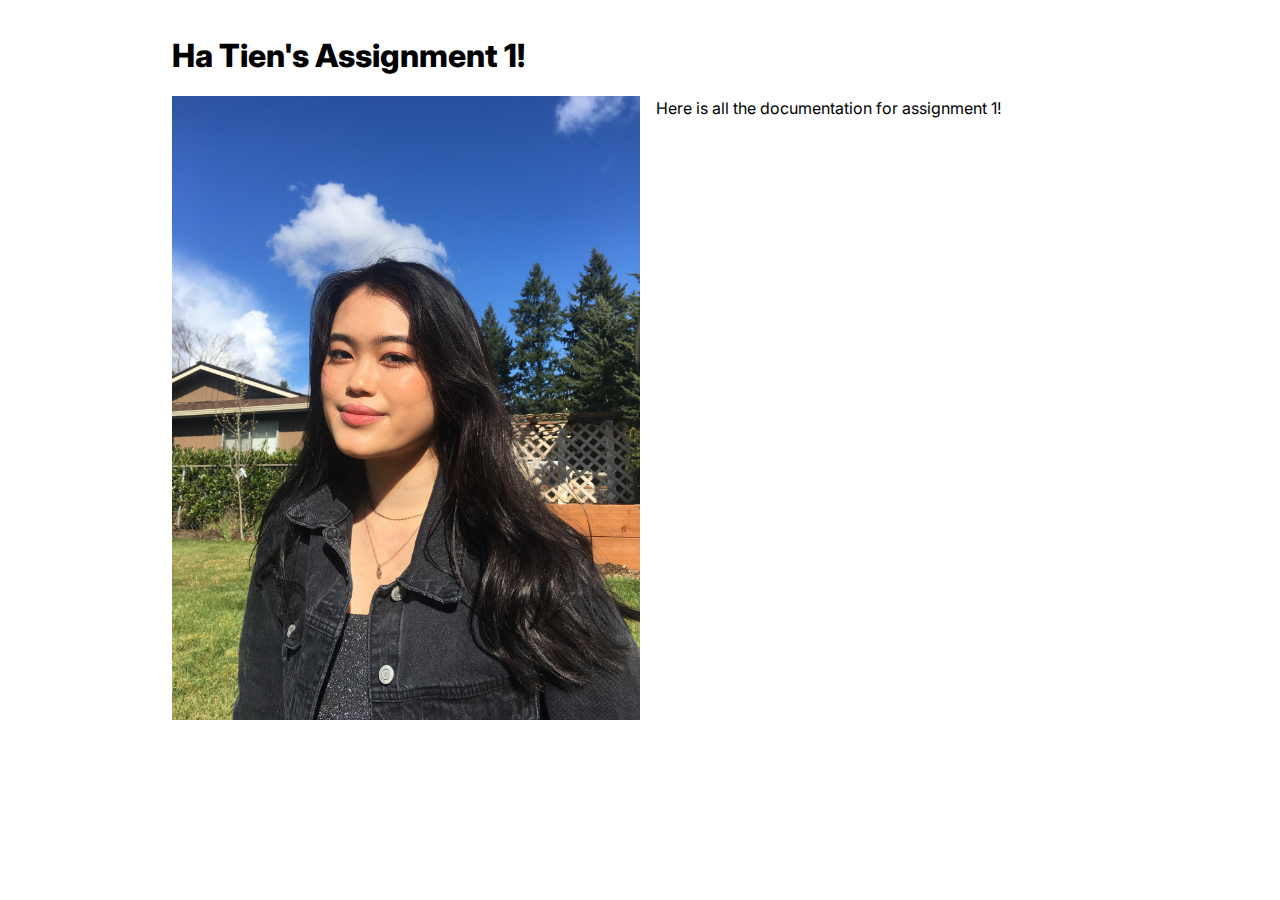
==== a1.html @ 0379359f "Testing portfolio site" ====
<!DOCTYPE html>
<html>
  <head>
    <meta charset="utf-8" />
    <meta name="viewport" content="width=device-width, maximum-scale=1.0" />

    <title>Ha Tien's HCDE 439 Physical Computing Page!</title>

    <link href="style.css" rel="stylesheet" type="text/css" />
  </head>
  <body>
    <h1>Ha Tien's Assignment 1!</h1>
    <div class="header">
      <img src="IMG_8296_Facetune_03-04-2020-16-49-35_Original.jpg" />
      <p>Here is all the documentation for assignment 1!</p>
    </div>
  </body>
</html>
---- style.css ----
@import url("https://fonts.googleapis.com/css2?family=Inter:wght@100;200;300;400;500;600;700;800;900&display=swap");

*,
*::before,
*::after {
  box-sizing: border-box;
}

* {
  margin: 0;
}

img,
picture,
video,
canvas,
svg {
  display: block;
  max-width: 100%;
}

body {
  font-family: "Inter", sans-serif;
  line-height: 1.5;
  -webkit-font-smoothing: antialiased;
  max-width: 1000px;
  padding: 2em;
  margin: auto;
}

h1 {
  font-weight: 800;
}

h2 {
  font-weight: 700;
}

.header {
  display: flex;
  gap: 1em;
  margin-top: 1em;
}

.header img {
  width: 50%;
  object-fit: cover;
}

.grid {
  display: grid;
  grid-template-columns: repeat(auto-fit, minmax(250px, 1fr));
  gap: 1em;
  margin-top: 2em;
}

.assignment a {
  color: #000;
  text-decoration: none;
}

.assignment a:hover {
  color: #f06;
}

.assignment img {
  aspect-ratio: 1;
  object-fit: cover;
}

.assignment p {
  margin-top: 0.5em;
}
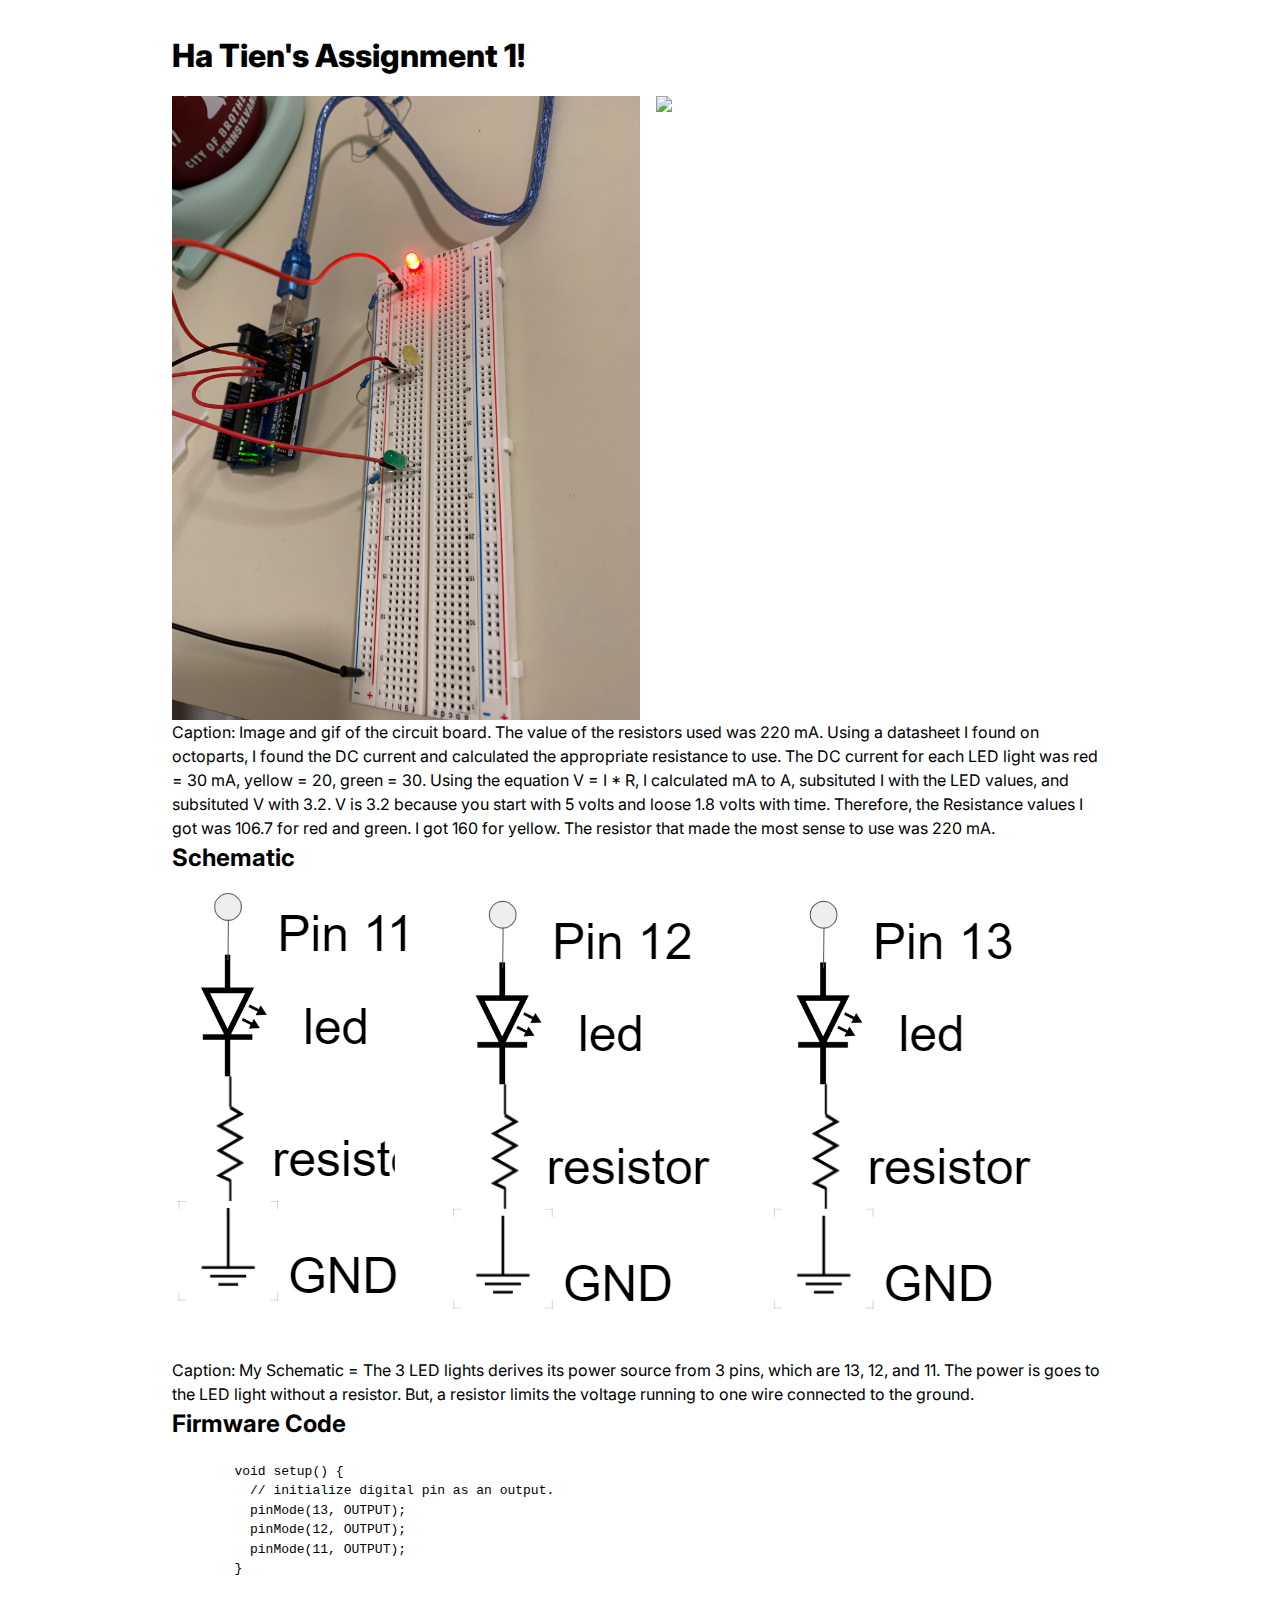
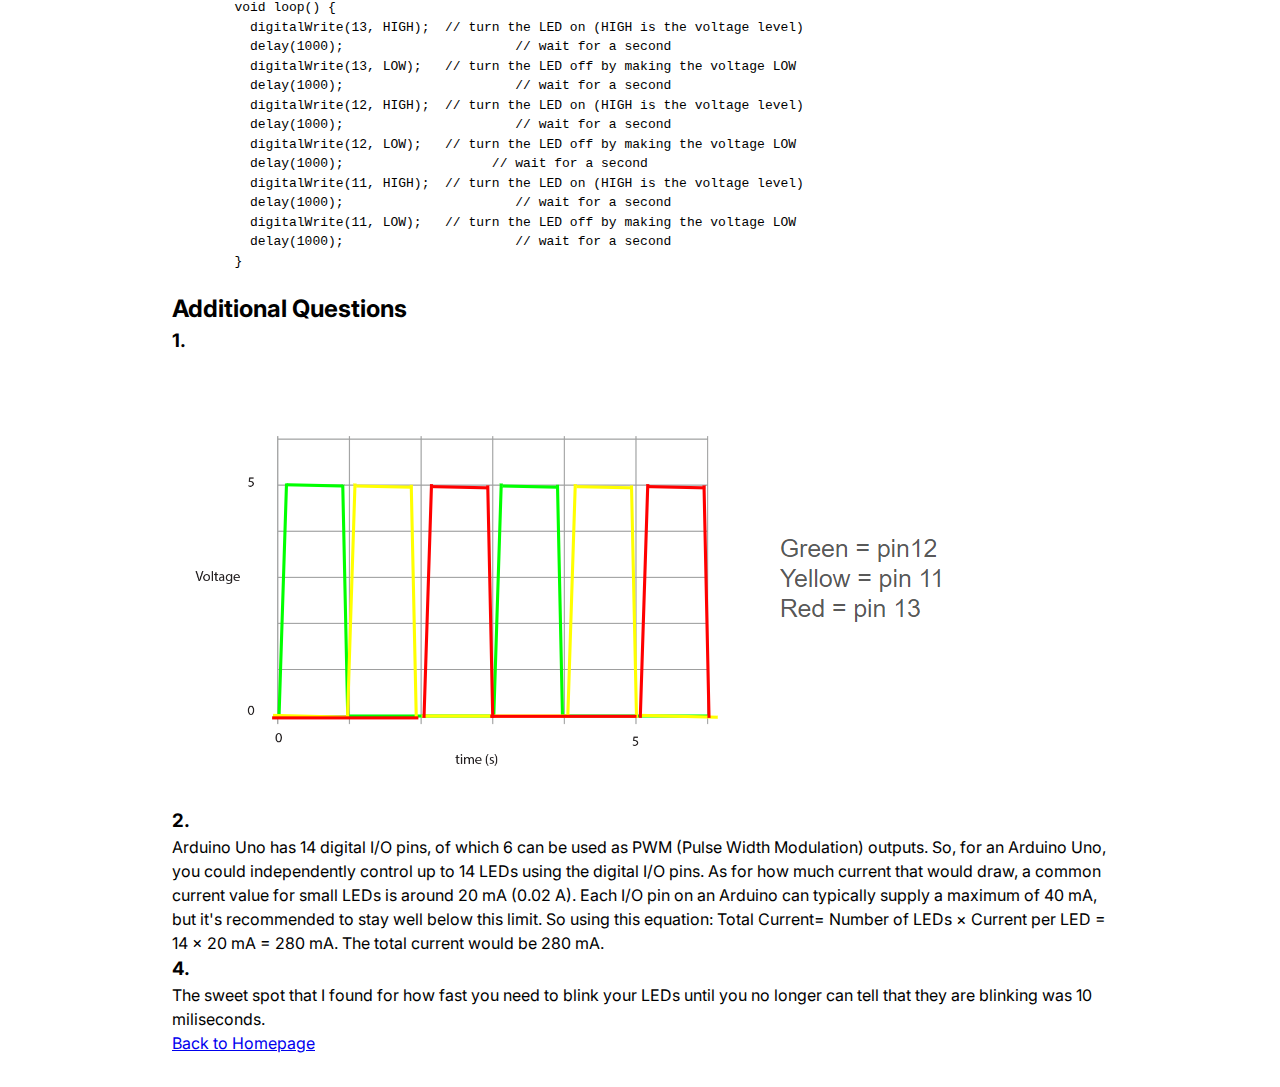
==== commit 59e9ec42: "Updating A1" ====
--- a/a1.html
+++ b/a1.html
@@ -11,8 +11,58 @@
   <body>
     <h1>Ha Tien's Assignment 1!</h1>
     <div class="header">
-      <img src="IMG_8296_Facetune_03-04-2020-16-49-35_Original.jpg" />
-      <p>Here is all the documentation for assignment 1!</p>
+      <img src="IMG_5095.jpg" />
+      <img src="IMG_5096.gif" />
     </div>
+    <p>Caption: Image and gif of the circuit board. The value of the resistors used was 220 mA. Using a datasheet I found on octoparts, I found the DC current and calculated the appropriate resistance to use. The DC current for each LED light was red = 30 mA, 
+      yellow = 20, green = 30. Using the equation V = I * R, I calculated mA to A, subsituted I with the LED values, and subsituted V with 3.2. V is 3.2 because you start with 5 volts and loose 1.8 volts with time. Therefore, the Resistance values I got was 106.7 
+      for red and green. I got 160 for yellow. The resistor that made the most sense to use was 220 mA.  
+    </p>
+    <div class="Schematic">
+      <h2>Schematic</h2>
+      <img src="Screenshot 2024-01-11 024648.png" alt="LED Circuit Schematic">
+      <p>Caption: My Schematic = The 3 LED lights derives its power source from 3 pins, which are 13, 12, and 11. The power is goes to the LED light without a resistor. 
+        But, a resistor limits the voltage running to one wire connected to the ground. 
+      </p>
+    </div>
+    <div class="code">
+      <h2>Firmware Code</h2>
+      <pre><code>
+        void setup() {
+          // initialize digital pin as an output.
+          pinMode(13, OUTPUT);
+          pinMode(12, OUTPUT);
+          pinMode(11, OUTPUT);
+        }
+
+        void loop() {
+          digitalWrite(13, HIGH);  // turn the LED on (HIGH is the voltage level)
+          delay(1000);                      // wait for a second
+          digitalWrite(13, LOW);   // turn the LED off by making the voltage LOW
+          delay(1000);                      // wait for a second
+          digitalWrite(12, HIGH);  // turn the LED on (HIGH is the voltage level)
+          delay(1000);                      // wait for a second
+          digitalWrite(12, LOW);   // turn the LED off by making the voltage LOW
+          delay(1000);                   // wait for a second
+          digitalWrite(11, HIGH);  // turn the LED on (HIGH is the voltage level)
+          delay(1000);                      // wait for a second
+          digitalWrite(11, LOW);   // turn the LED off by making the voltage LOW
+          delay(1000);                      // wait for a second
+        }
+      </code></pre>
+    </div>
+    <div class="additional questions">
+      <h2>Additional Questions</h2>
+      <h3> 1. </h3>
+      <img src="Screenshot 2024-01-11 032510.png" />
+      <h3> 2. </h3>
+      <p> Arduino Uno has 14 digital I/O pins, of which 6 can be used as PWM (Pulse Width Modulation) outputs. So, for an Arduino Uno, you could independently control up to 14 LEDs using the digital I/O pins.
+        As for how much current that would draw, a common current value for small LEDs is around 20 mA (0.02 A). Each I/O pin on an Arduino can typically supply a maximum of 40 mA, but it's recommended to stay well below this limit. 
+        So using this equation: Total Current= Number of LEDs × Current per LED = 14 × 20 mA =  280 mA. The total current would be 280 mA.
+      </p>
+      <h3> 4. </h3>
+      <p> The sweet spot that I found for how fast you need to blink your LEDs until you no longer can tell that they are blinking was 10 miliseconds.</p>
+    </div>
+    <p><a href="index.html">Back to Homepage</a></p>
   </body>
 </html>
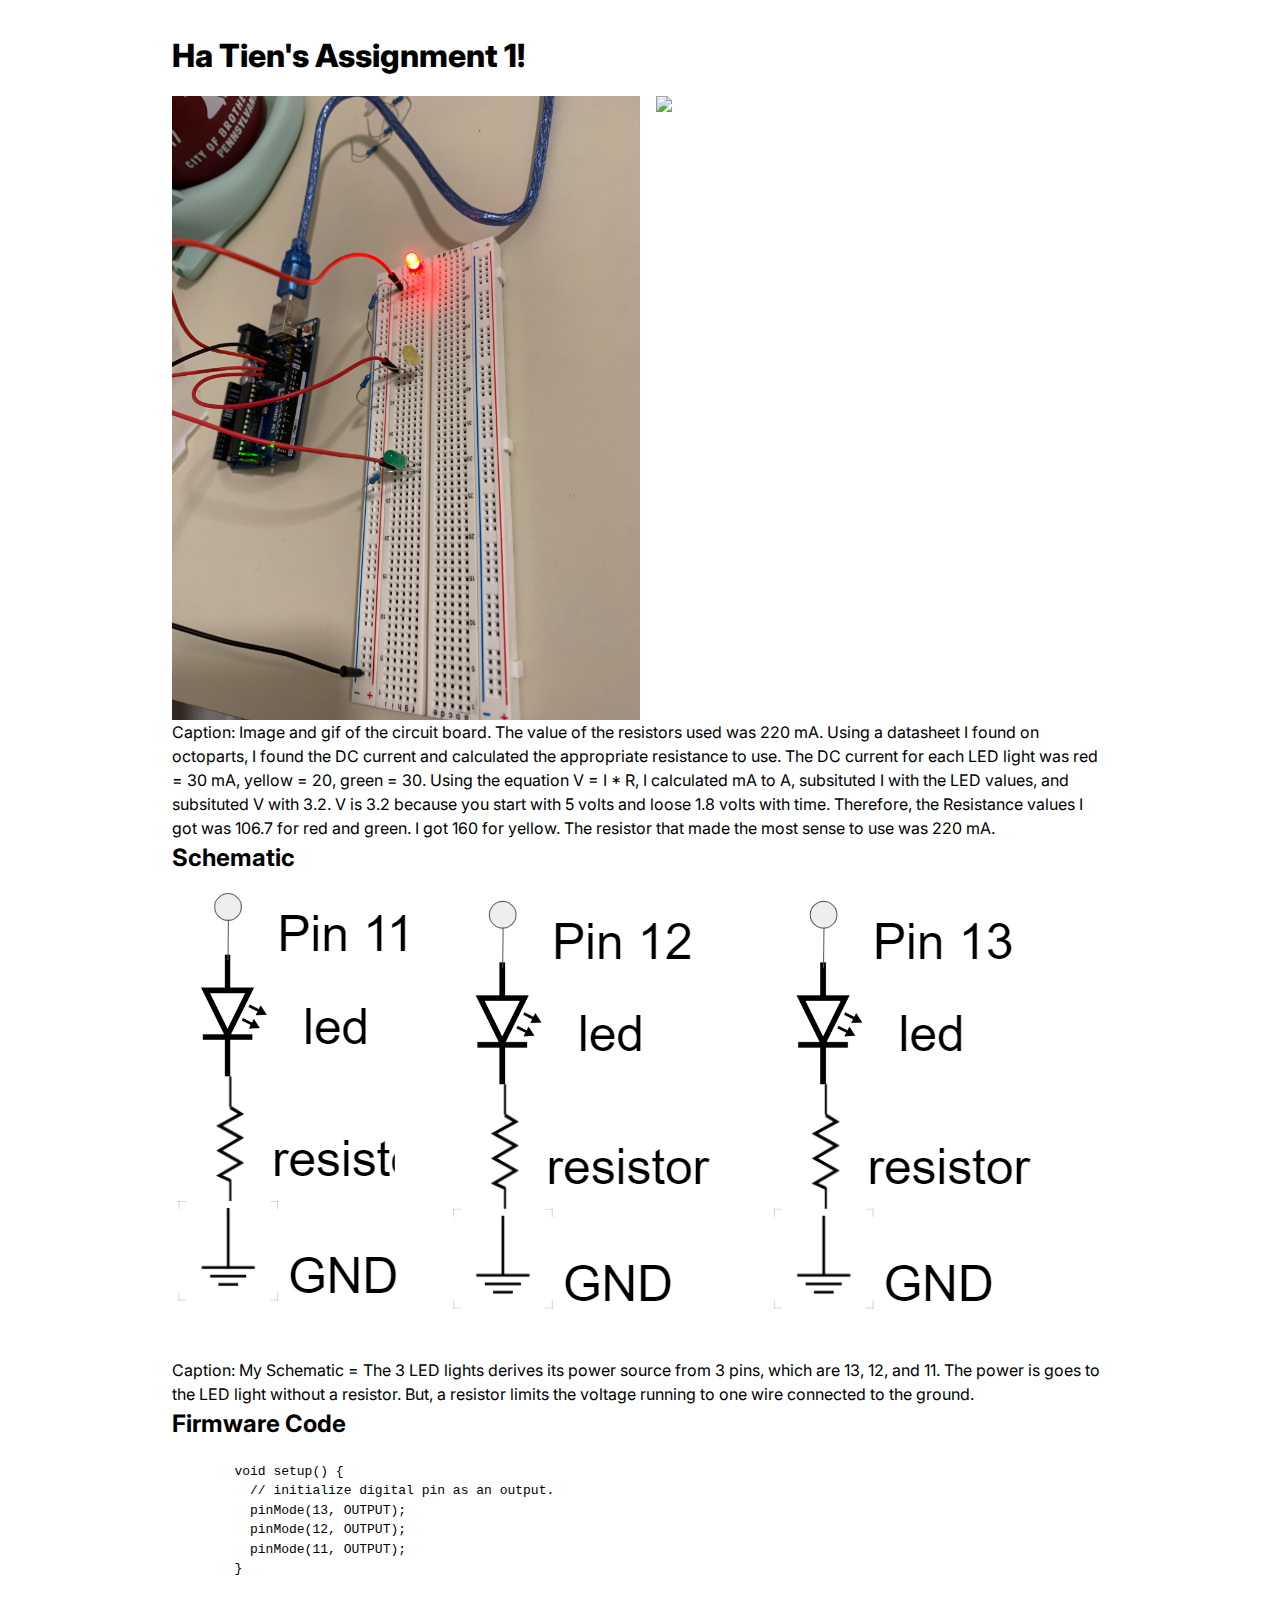
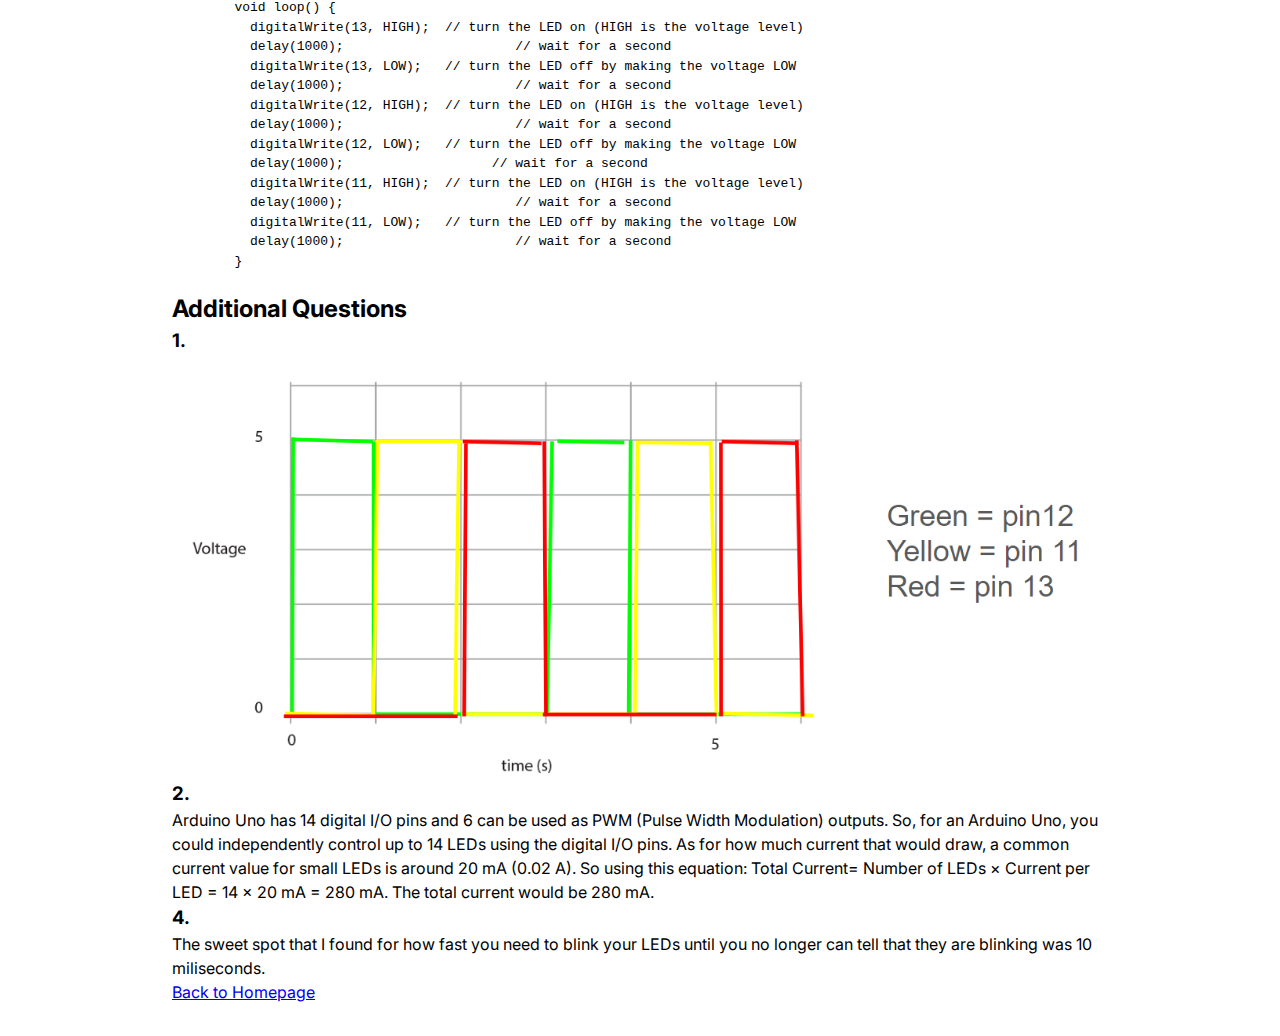
==== commit b94e736e: "A1 update" ====
--- a/a1.html
+++ b/a1.html
@@ -54,11 +54,10 @@
     <div class="additional questions">
       <h2>Additional Questions</h2>
       <h3> 1. </h3>
-      <img src="Screenshot 2024-01-11 032510.png" />
+      <img src="Screenshot 2024-01-11 152336.png" />
       <h3> 2. </h3>
-      <p> Arduino Uno has 14 digital I/O pins, of which 6 can be used as PWM (Pulse Width Modulation) outputs. So, for an Arduino Uno, you could independently control up to 14 LEDs using the digital I/O pins.
-        As for how much current that would draw, a common current value for small LEDs is around 20 mA (0.02 A). Each I/O pin on an Arduino can typically supply a maximum of 40 mA, but it's recommended to stay well below this limit. 
-        So using this equation: Total Current= Number of LEDs × Current per LED = 14 × 20 mA =  280 mA. The total current would be 280 mA.
+      <p> Arduino Uno has 14 digital I/O pins and 6 can be used as PWM (Pulse Width Modulation) outputs. So, for an Arduino Uno, you could independently control up to 14 LEDs using the digital I/O pins.
+        As for how much current that would draw, a common current value for small LEDs is around 20 mA (0.02 A). So using this equation: Total Current= Number of LEDs × Current per LED = 14 × 20 mA =  280 mA. The total current would be 280 mA.
       </p>
       <h3> 4. </h3>
       <p> The sweet spot that I found for how fast you need to blink your LEDs until you no longer can tell that they are blinking was 10 miliseconds.</p>
@@ -66,3 +65,4 @@
     <p><a href="index.html">Back to Homepage</a></p>
   </body>
 </html>
+ 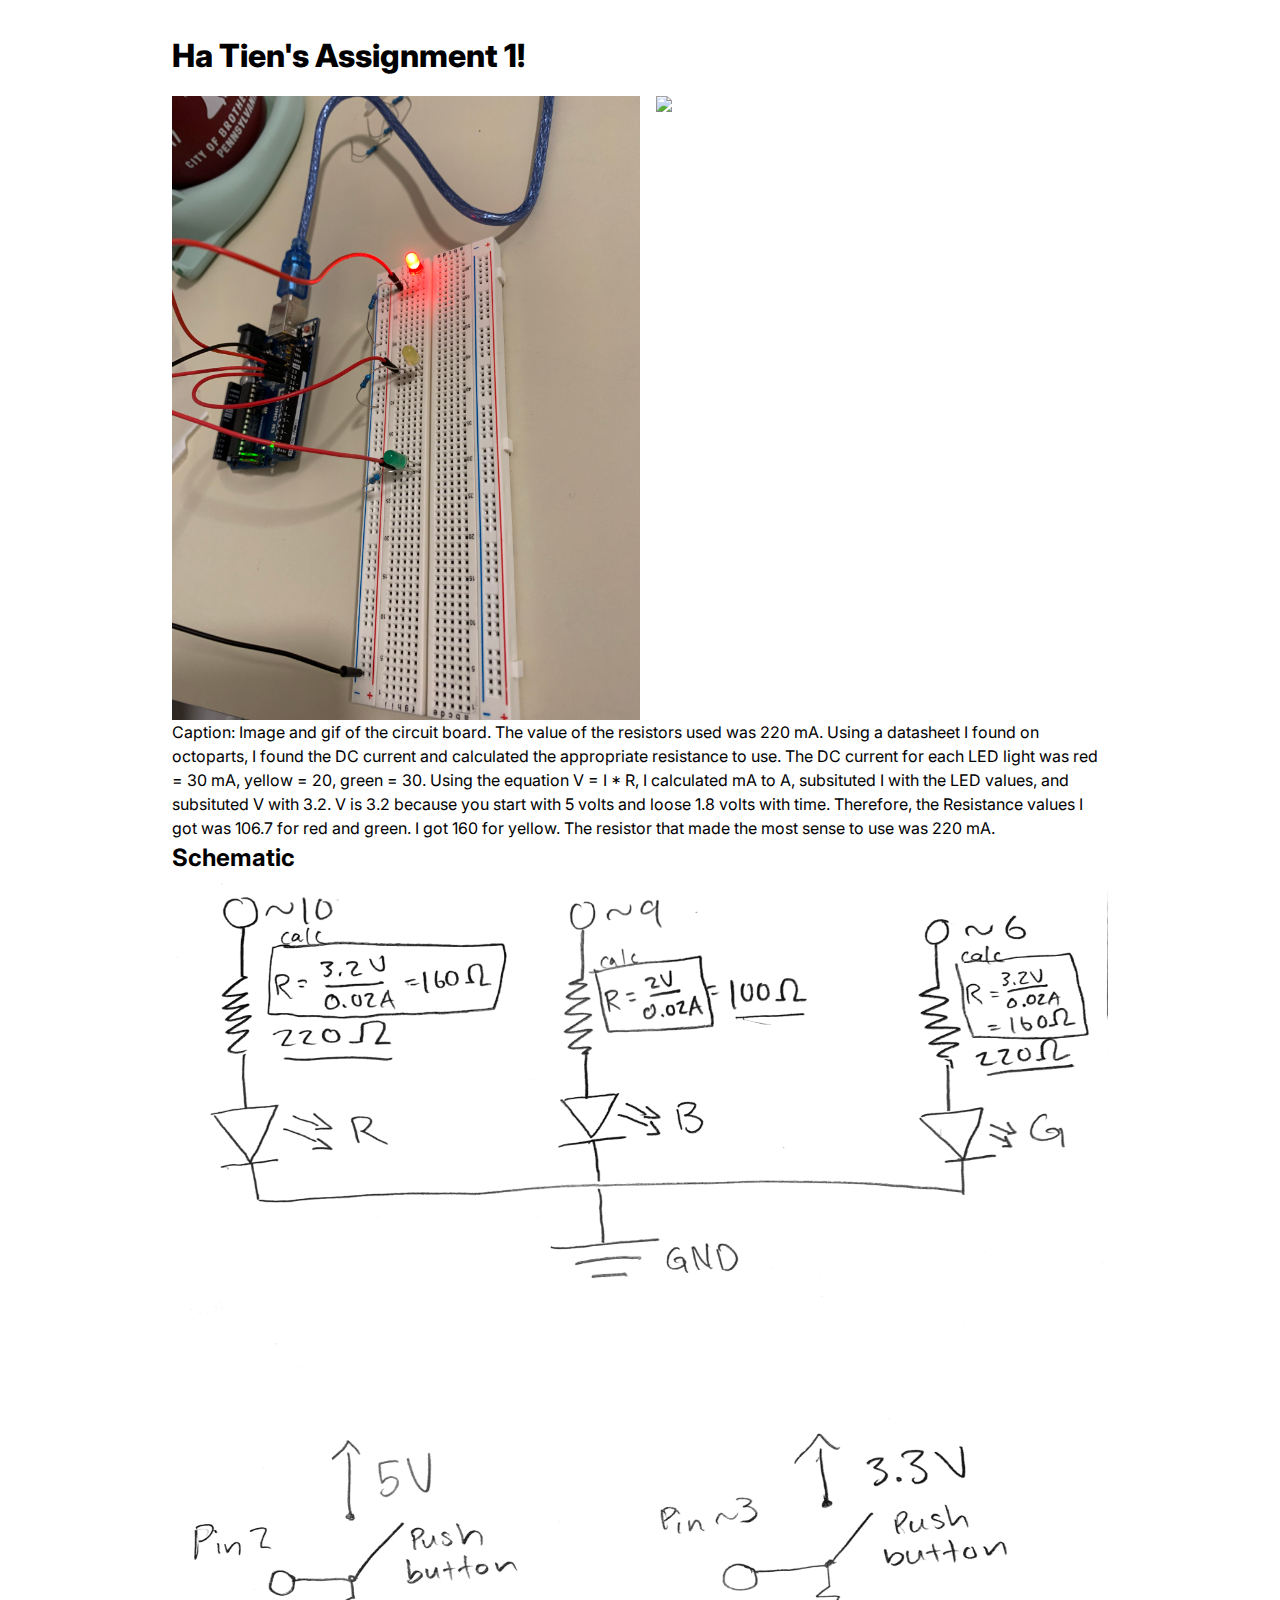
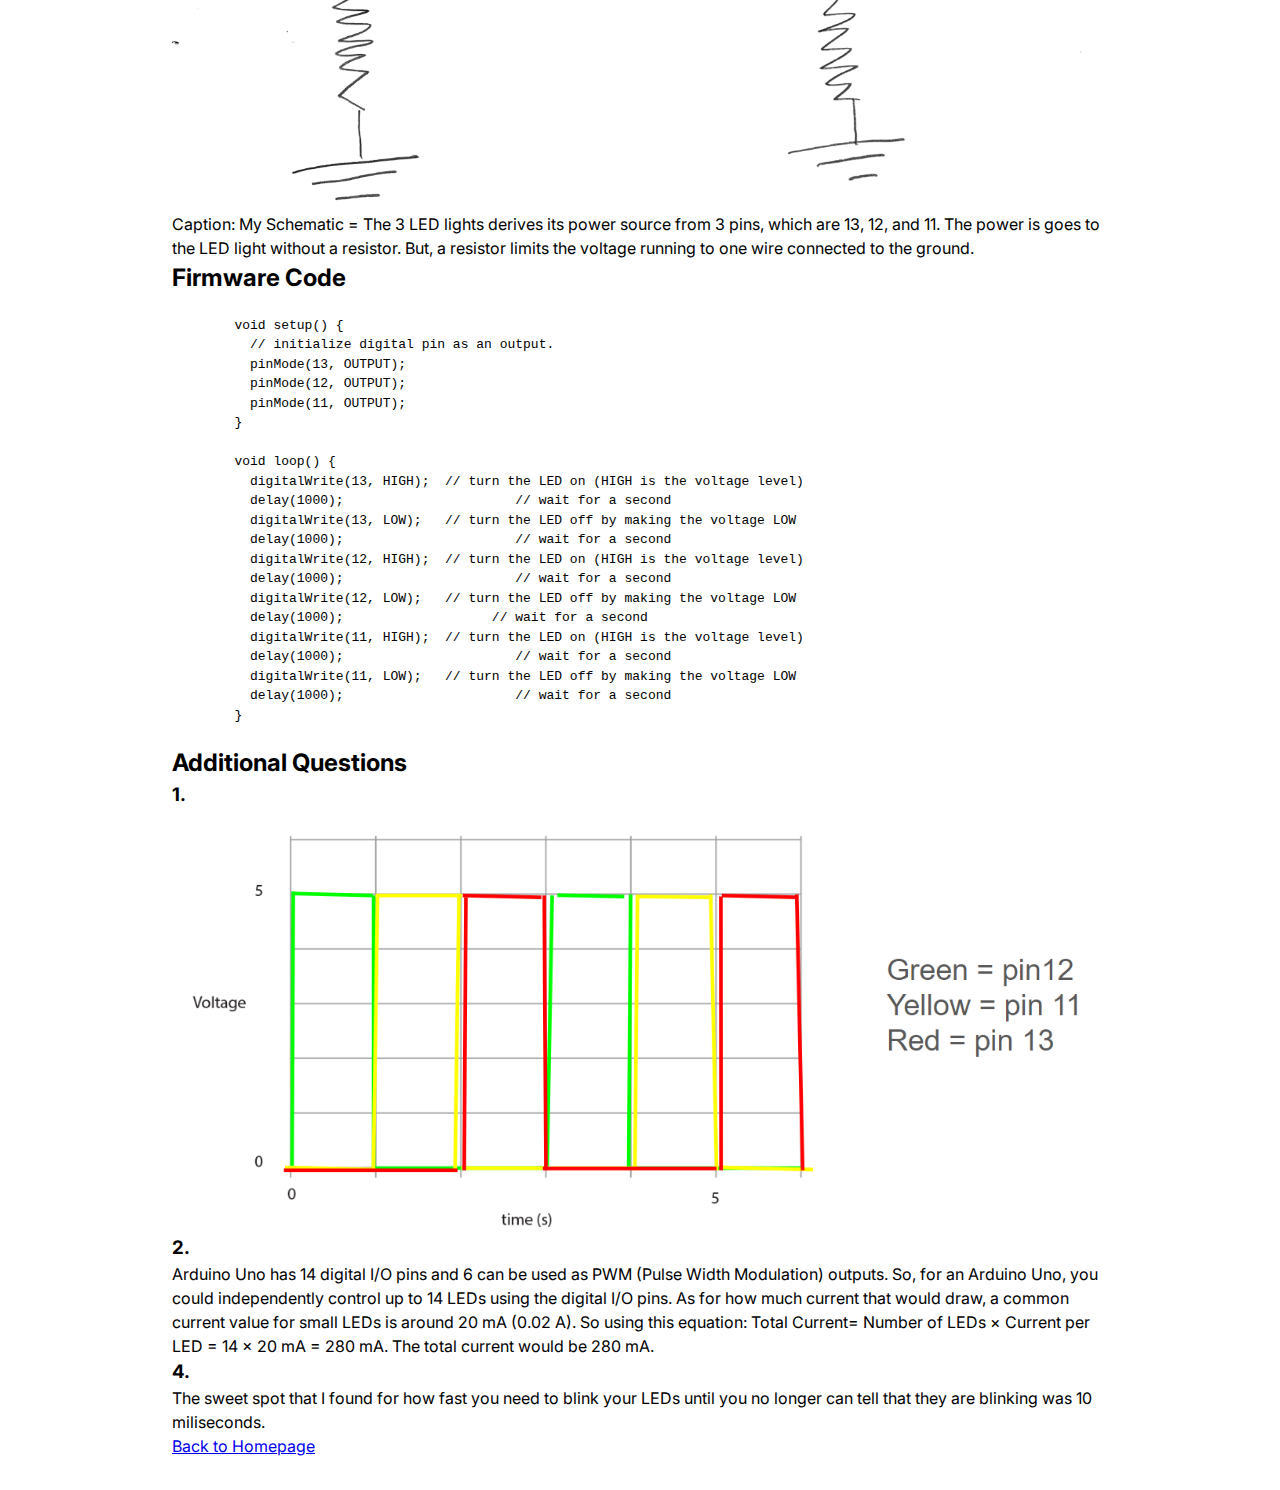
==== commit ab091dad: "Updated schematic" ====
--- a/a1.html
+++ b/a1.html
@@ -20,7 +20,7 @@
     </p>
     <div class="Schematic">
       <h2>Schematic</h2>
-      <img src="Screenshot 2024-01-11 024648.png" alt="LED Circuit Schematic">
+      <img src="Scannable Document on Jan 19, 2024 at 1_57_10 PM.png" alt="LED Circuit Schematic">
       <p>Caption: My Schematic = The 3 LED lights derives its power source from 3 pins, which are 13, 12, and 11. The power is goes to the LED light without a resistor. 
         But, a resistor limits the voltage running to one wire connected to the ground. 
       </p>
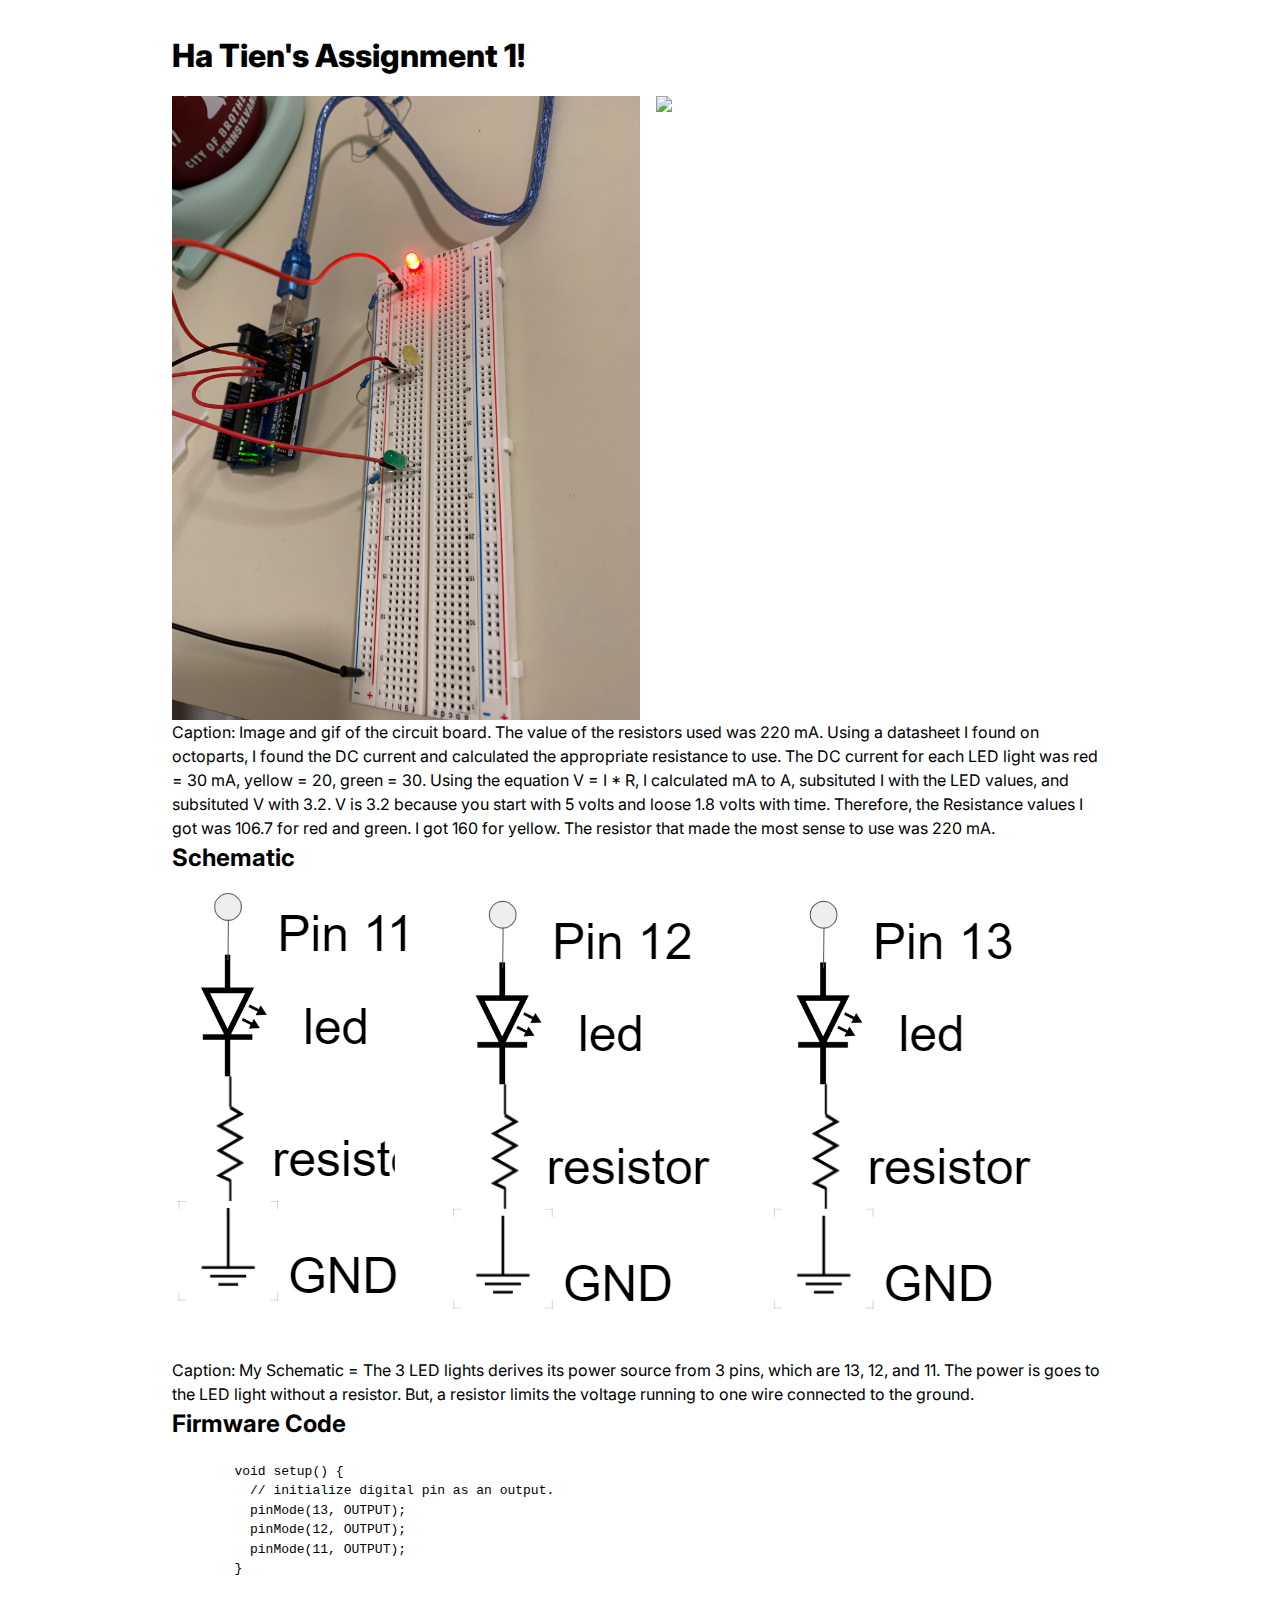
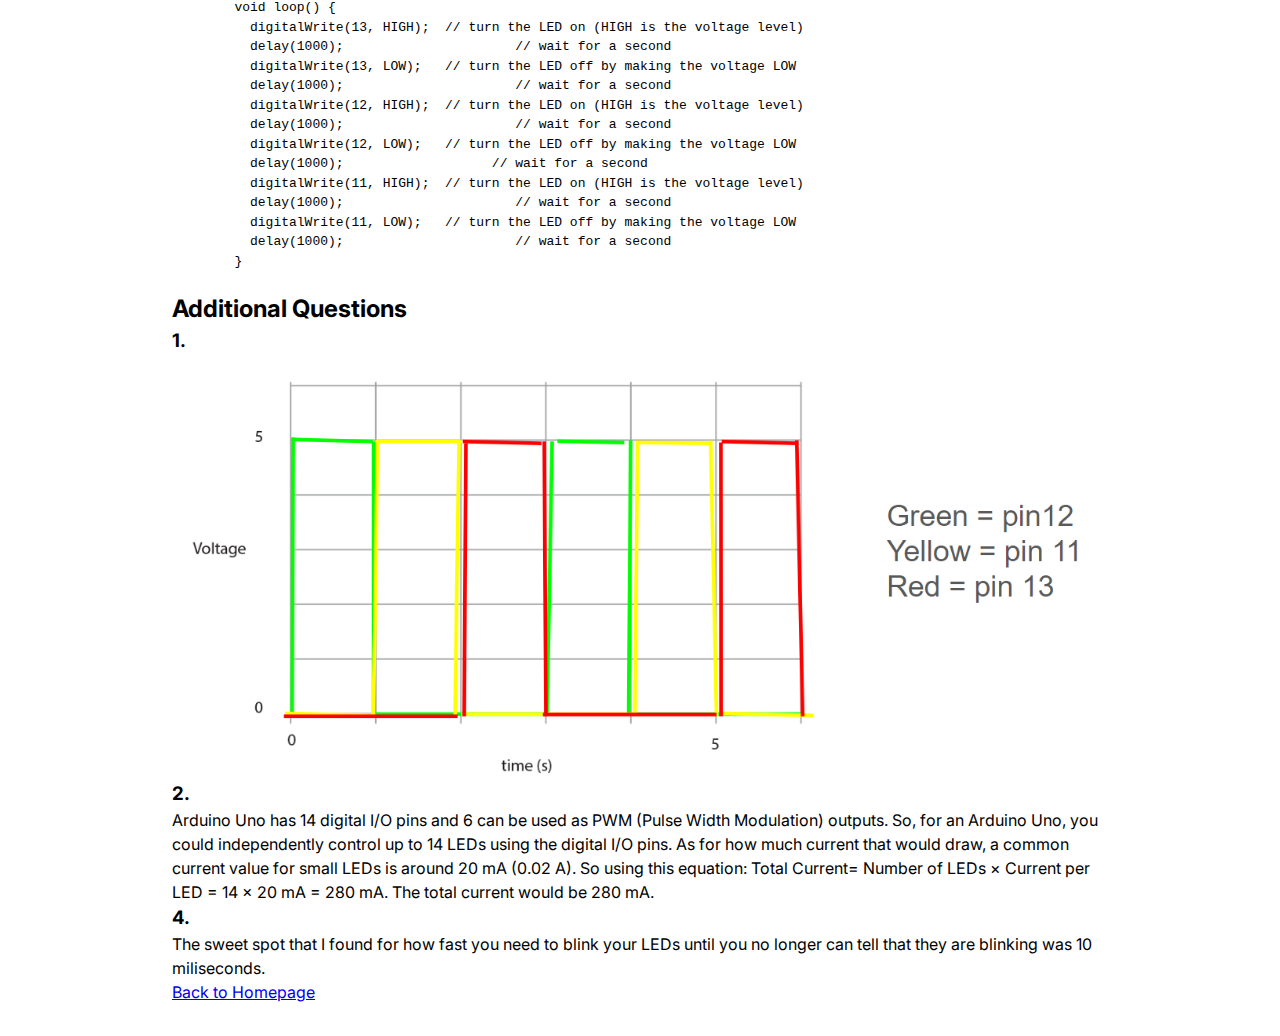
==== commit f0df037b: "Fixed mistake, updated schematic" ====
--- a/a1.html
+++ b/a1.html
@@ -20,7 +20,7 @@
     </p>
     <div class="Schematic">
       <h2>Schematic</h2>
-      <img src="Scannable Document on Jan 19, 2024 at 1_57_10 PM.png" alt="LED Circuit Schematic">
+      <img src="Screenshot 2024-01-11 024648.png" alt="LED Circuit Schematic">
       <p>Caption: My Schematic = The 3 LED lights derives its power source from 3 pins, which are 13, 12, and 11. The power is goes to the LED light without a resistor. 
         But, a resistor limits the voltage running to one wire connected to the ground. 
       </p>
